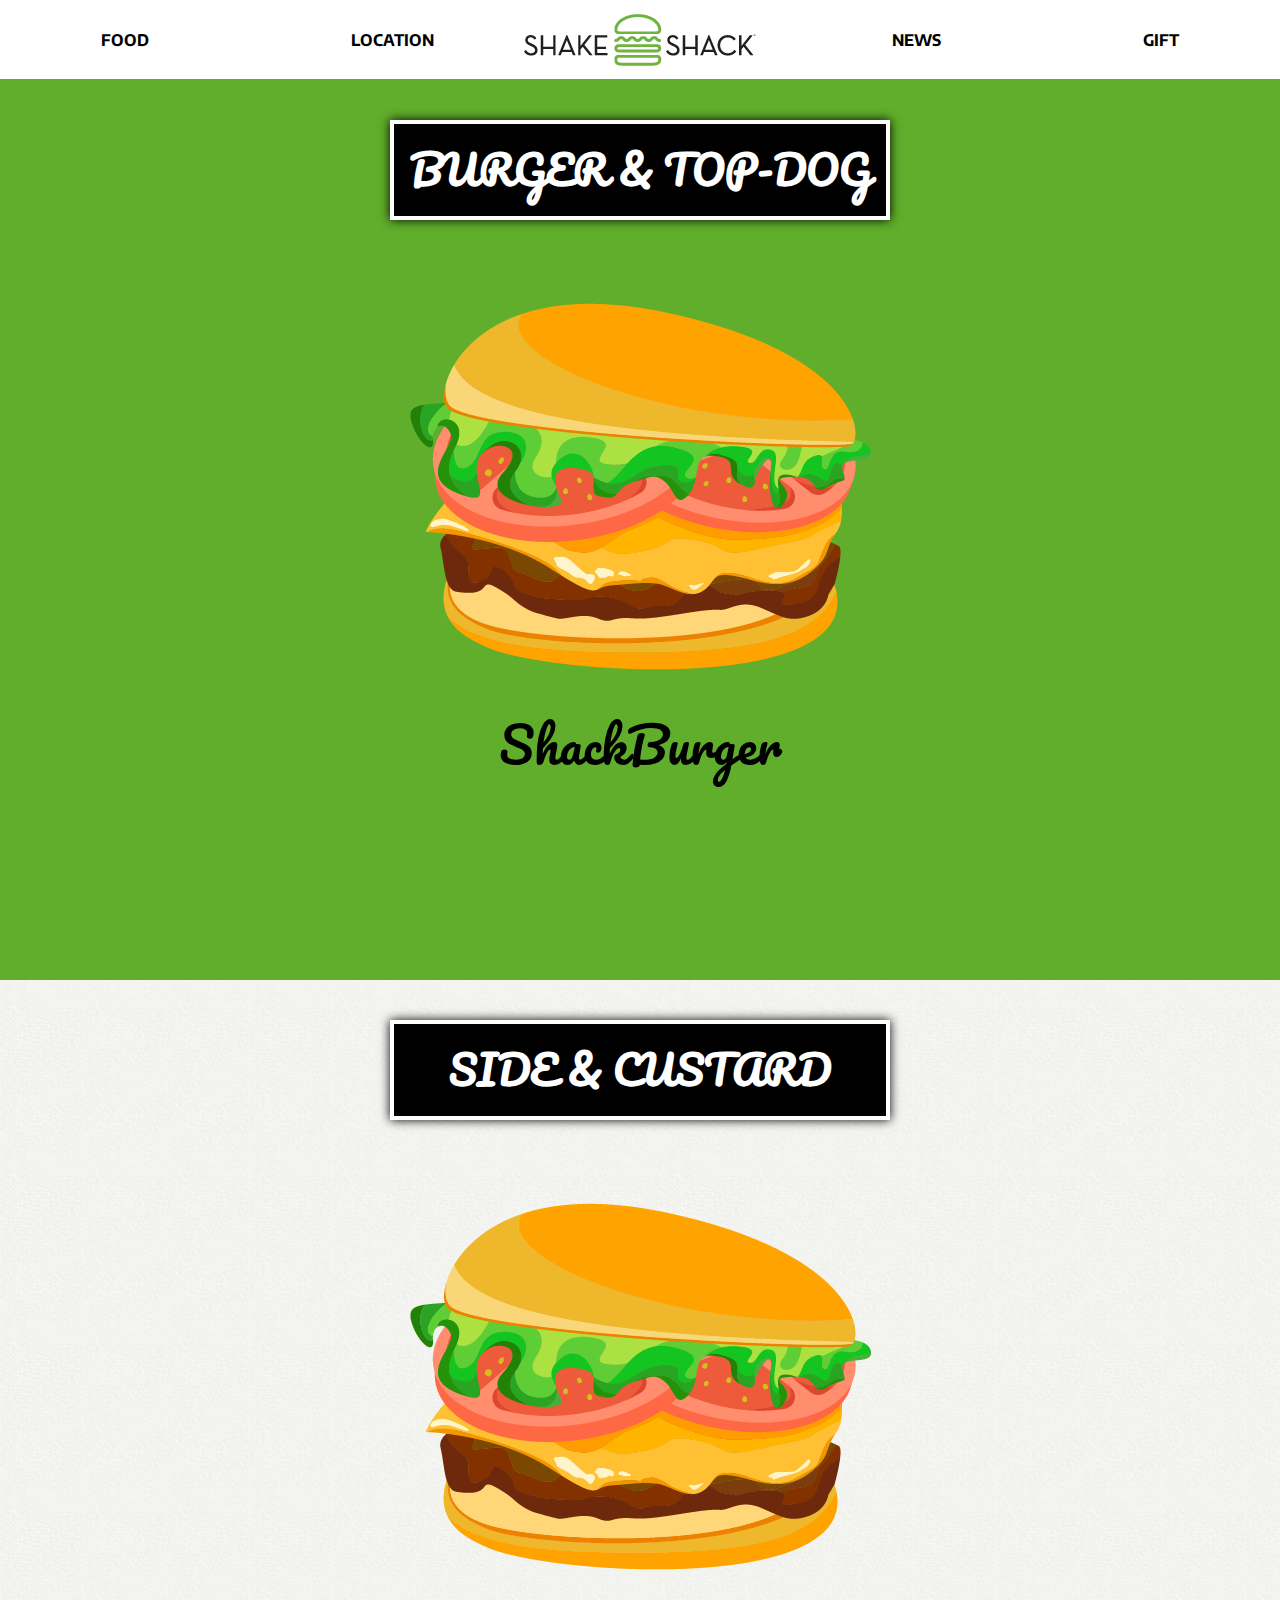
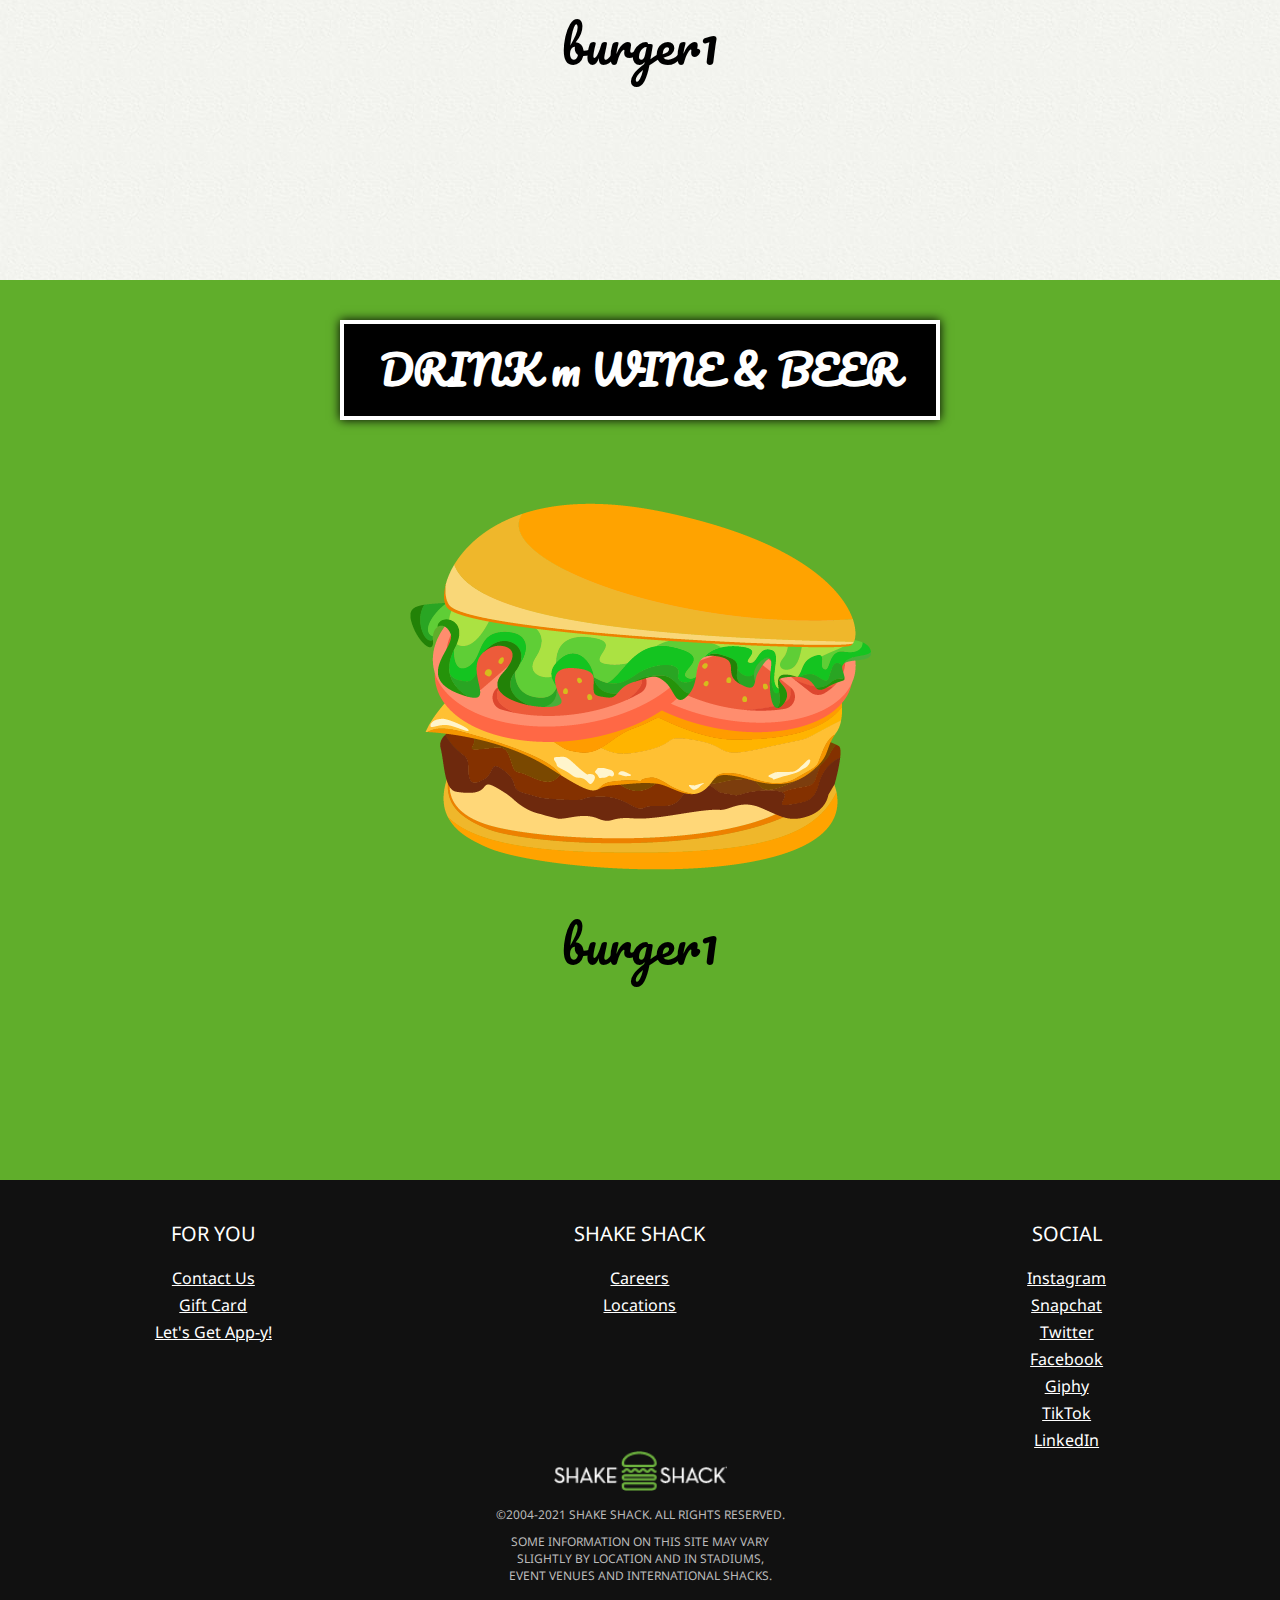
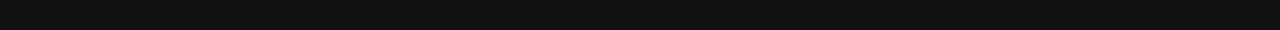
==== food.html @ 9db15fa6 "edit" ====
<!DOCTYPE html>
<html lang="ko">
<head>
    <meta charset="UTF-8">
    <meta name="viewport" content="width=device-width, initial-scale=1.0">
    <title>FOOD</title>
    
    <link rel="stylesheet" href="css/reset.css">
    <link rel="stylesheet" href="css/header.css">
    <link rel="stylesheet" href="css/footer.css">
    <link rel="stylesheet" href="css/food-style.css">
    <link rel="stylesheet" href="https://cdnjs.cloudflare.com/ajax/libs/font-awesome/5.8.2/css/all.min.css"/>
    <script src="js/jquery-3.6.0.min.js"></script>
    <script src="js/food-script.js"></script>
    <script>
        $(function(){
            $("#header-wrap").load("header.html");
            $("#footer-wrap").load("footer.html");
        });
    </script>
</head>
<body>
    <div id="header-wrap"></div>
    
    <div id="food-wrap">
        <div class="container">
            <h1>BURGER &#38; TOP-DOG</h1>
            <div class="menu-list">
                <div class="box">
                    <img src="img/burger1.png" alt="사진1">
                    <p>ShackBurger</p>
                </div>
                <div class="box">
                    <img src="img/burger2.png" alt="사진2">
                    <p>Hamburger</p>
                </div>
                <div class="box">
                    <img src="img/burger3.png" alt="사진3">
                    <p>ShackStack</p>
                </div>
                <div class="box">
                    <img src="img/burger4.png" alt="사진4">
                    <p>SmokeShack</p>
                </div>
                <div class="box">
                    <img src="img/burger5.png" alt="사진5">
                    <p>ShroomBurger</p>
                </div>
                <div class="box">
                    <img src="img/burger6.png" alt="사진5">
                    <p>ChickenShack</p>
                </div>
                <div class="box">
                    <img src="img/burger7.png" alt="사진5">
                    <p>HotDog</p>
                </div>
            </div>
        </div>
        <div class="container">
            <h1>SIDE &#38; CUSTARD</h1>
            <div class="menu-list">
                <div class="box">
                    <img src="img/burger1.png" alt="사진1">
                    <p>burger1</p>
                </div>
                <div class="box">
                    <img src="img/burger2.png" alt="사진2">
                    <p>burger2</p>
                </div>
                <div class="box">
                    <img src="img/burger3.png" alt="사진3">
                    <p>burger3</p>
                </div>
                <div class="box">
                    <img src="img/burger4.png" alt="사진4">
                    <p>burger4</p>
                </div>
                <div class="box">
                    <img src="img/burger5.png" alt="사진5">
                    <p>burger5</p>
                </div>
            </div>
        </div>
        <div class="container">
            <h1>DRINK m WINE &#38; BEER</h1>
            <div class="menu-list">
                <div class="box">
                    <img src="img/burger1.png" alt="사진1">
                    <p>burger1</p>
                </div>
                <div class="box">
                    <img src="img/burger2.png" alt="사진2">
                    <p>burger2</p>
                </div>
                <div class="box">
                    <img src="img/burger3.png" alt="사진3">
                    <p>burger3</p>
                </div>
            </div>
        </div>
    </div>
    
    <div id="footer-wrap"></div>
</body>
</html>
---- css/header.css ----
/*header*/
header{
    position: relative;
    width: 100%;height: 80px;
    background-color: #fff;
    border-bottom: 1px solid var(--main-color);
}
header nav{
    position: relative;
    max-width: 1280px;
    margin: 0 auto;
}
header nav .header-logo{
    position: relative;
    z-index: 1;
    width: 250px;height: 80px;
    margin: 0 auto;
    background: url(../img/shakeshack_logo.png) no-repeat center;
}
header nav .header-logo a{
    display: block;
    width: 100%;height: 80px;
}
header nav .menu{
    display: flex;
    position: absolute;
    top:0;left: 0;
    width:100%;height: 80px;
    justify-content: space-around;
    align-items: center;
}
header nav .menu li:nth-child(2){margin-right: 10%;}
header nav .menu li:nth-child(3){margin-left: 10%;}
header nav .menu li a{
    font-weight: bold;font-family: 'Encode Sans SC', sans-serif;
}
header .mobile-bar{
    display:none;
    position: absolute;
    top: 20px;right: 20px;
    cursor: pointer;
    z-index: 3;
}
header .mobile-bar div{
    width: 32px;height: 4px;
    background-color: var(--main-color);
    margin: 7px 0;
    transform-origin: left;
    transition: all 0.5s;
}
header .mobile-bar div:nth-child(1){transform: rotate(0deg) translate(0px,0px);}
header .mobile-bar div:nth-child(2){transform-origin: center;transform: rotateY(0deg);}
header .mobile-bar div:nth-child(3){transform: rotate(0deg) translate(0px,0px);}
header .mobile-nav{
    position: fixed;top: 0;left: 0;
    z-index: 2;
    width: 100%;height: 100%;
    background-color: var(--main-color);
    border-radius: 100%;
    transform: scale(0);
    transition: all 1s;
}
header .mobile-nav .mobile-nav-bg{
    position: absolute;
    background-color: var(--main-color);
    transition: all 1.5s ;
    transform: scale(0);
}
header .mobile-nav .mobile-nav-bg1{
    top: 280px;left: 20px;
    width: 130px;height: 120px;
    border-radius: 80% 70px 60% 60px;
}
header .mobile-nav .mobile-nav-bg2{
    top: 80px;left: 520px;
    width: 60px;height: 80px;
    border-radius: 80% 50px 50% 80px;
}
header .mobile-nav ul{
    position: relative;
    display: flex;height: 100%;
    flex-direction: column;
    justify-content: center;
    text-align: center;
}
header .mobile-nav ul li{
    width: 100%;height: 50px;
    margin: 25px 0;
    font-size: 6vw;font-weight: bold;
}
header .mobile-nav ul li a{
    font-family: 'Encode Sans SC', sans-serif;
    color: #fff;
}
/*미디어쿼리 768~1023 ~태블릿*/
@media screen and (min-width:768px) and (max-width:1023px){
    header nav .menu li:nth-child(2){margin-right: 15%;}
    header nav .menu li:nth-child(3){margin-left: 15%;}
}
/*미디어쿼리 ~767 ~모바일*/
@media screen and (max-width:767px){
    header nav .menu{
        display: none
    }
    header nav .header-logo{
        margin-left: 10px;
        width: 200px;
        background-size: contain;
    }
    header .mobile-bar{display:block;}
}
---- css/footer.css ----
footer{
    position: relative;
    background-color: #111;
    width: 100%;height: 450px;
}
footer .footer-box{
    position: relative;
    max-width: 1280px;
    margin: 0 auto;
}
footer .footer-box .footer-ul-box{
    display: flex;
    justify-content: space-around;
    padding-top: 40px;
}
footer .footer-box .footer-ul-box .footer-menu{
    width:150px;text-align: center;
    color: #fff;font-size: 20px;
}
footer .footer-box .footer-ul-box .footer-menu li{
    padding-top: 5px;
    font-size: 16px;
}
footer .footer-box .footer-ul-box .footer-menu li:first-child{
    padding-top: 20px;
}
footer .footer-box .footer-ul-box .footer-menu li a{
    color: #fff;
    text-decoration: underline
}
footer .footer-box .footer-logo{
    width: 173px;height: 55px;
    margin: 0 auto;
    background: url(../img/shakeshack_logo_footer.png) no-repeat;
    background-size: contain
}
footer .footer-box .footer-rights{
    width: 500px;
    margin: 0 auto;
    text-align: center;color: #bbb;
    font-size: 12px;
}
footer .footer-box .footer-rights li:first-child{padding-bottom: 10px;}

/*미디어쿼리 ~767 ~모바일*/
@media screen and (max-width:767px){
    footer{height: 420px;}
    footer .footer-box .footer-ul-box .footer-menu{
        font-size: 3vw;
    }
    footer .footer-box .footer-ul-box .footer-menu li{
        font-size: 2vw;
    }
    footer .footer-box .footer-logo{
        width: 153px;
    }
    footer .footer-box .footer-rights{
        width: 220px;
        font-size: 10px;
    }
    footer .footer-box .footer-rights li:first-child{padding-bottom: 10px;}
}
---- css/food-style.css ----
body,html{}
#food-wrap .container{
    position: relative;
    width: 100%;height: 100vh;min-height: 900px;
    cursor: url(../scroll.cur), auto;
    
    overflow:hidden;
}
#food-wrap .container h1{
    position: relative;top: 40px;left:50%;
    width: 500px;height: 100px;
    font-family: 'Pacifico', cursive;font-size: 40px;
    background-color: #000; color: #fff;
    text-align: center;line-height: 90px;
    border: 4px solid #fff;
    box-shadow: 0 0 10px black;
    transform: translate(-50%);
}
#food-wrap .container:nth-child(3) h1{
    width: 600px;
}
#food-wrap .container .menu-list{
    position: relative;top: -100px; left: 000%;
    width: 700%;height: 100%; min-height: 900px;
    display: flex;
}
#food-wrap .container:nth-child(1) .menu-list{width: 700%}
#food-wrap .container:nth-child(2) .menu-list{width: 500%;}
#food-wrap .container:nth-child(3) .menu-list{width: 300%}


#food-wrap .container .menu-list .box{
    display: flex;
    flex-direction: column;
    justify-content: center;
    align-items: center;
    width: 100vw;
}
#food-wrap .container .menu-list .box img{
    padding: 30px 0;
}
#food-wrap .container .menu-list .box p{
    font-family: 'Pacifico', cursive;font-size: 50px;
}
#food-wrap .container:nth-child(1),
#food-wrap .container:nth-child(3){background-color: var(--main-color)}

/*미디어쿼리 768~1023 ~태블릿*/
@media screen and (min-width:768px) and (max-width:1023px){
}
/*미디어쿼리 ~767 ~모바일*/
@media screen and (max-width:767px){
    #food-wrap .container{
        min-height: 700px;
    }
    #food-wrap .container h1{
        width: 85%;height: 22vw;
        font-size: 6.5vw;
        line-height: 20vw;
    }
    #food-wrap .container .menu-list{
        top: -50px;
        min-height: 650px;
    }
    #food-wrap .container:nth-child(3) h1{
        width: 90%
    }
    #food-wrap .container .menu-list .box img{
        width: 50vw;
        padding: 0;
    }
    #food-wrap .container .menu-list .box p{
        font-size: 10vw;
    }
}
/*미디어쿼리 ~424 ~모바일*/
@media screen and (max-width:424px){
    #food-wrap .container{
        min-height: 400px;
    }
    #food-wrap .container h1{
        width: 85%;height: 22vw;
        font-size: 6.5vw;
        line-height: 20vw;
    }
    #food-wrap .container .menu-list{
        top: -45px;
        min-height: 450px;
    }
    #food-wrap .container:nth-child(3) h1{
        width: 90%
    }
    #food-wrap .container .menu-list .box img{
        width: 50vw;
        padding: 0;
    }
    #food-wrap .container .menu-list .box p{
        font-size: 8vw;
    }
}
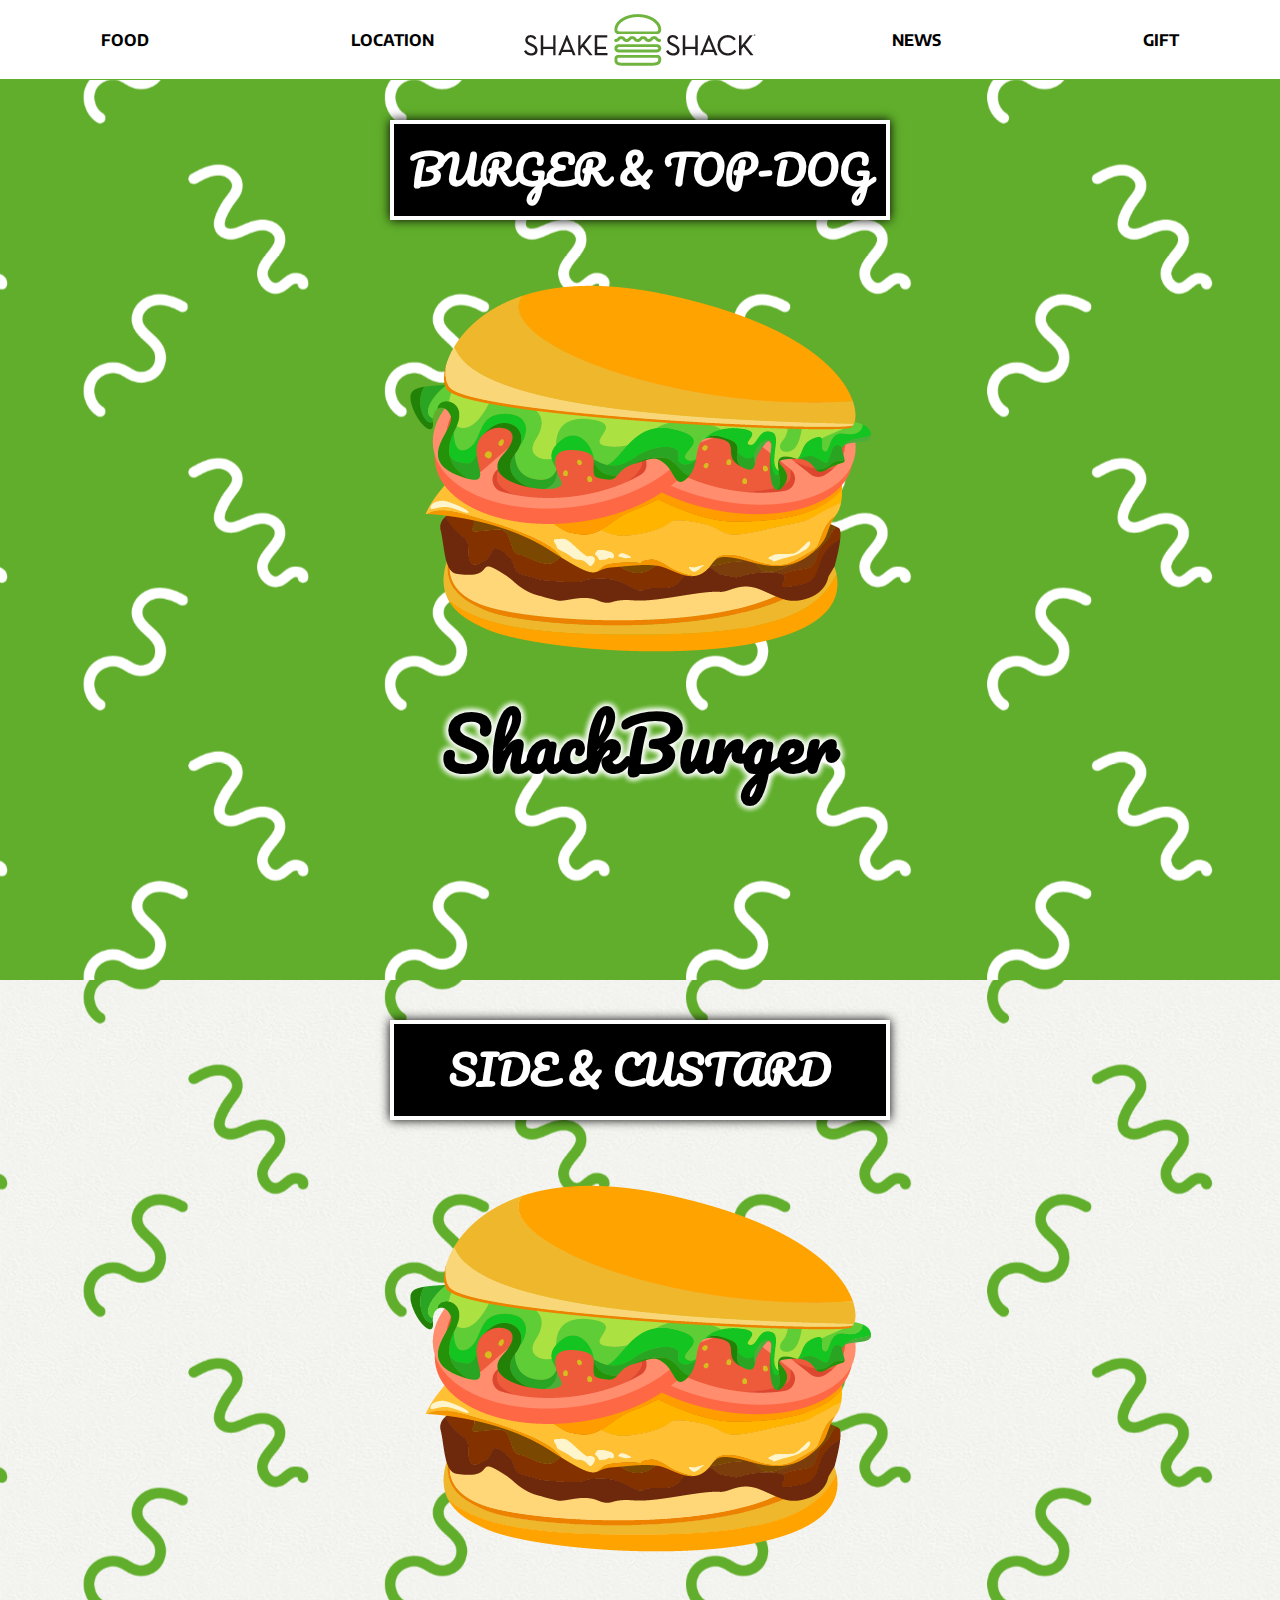
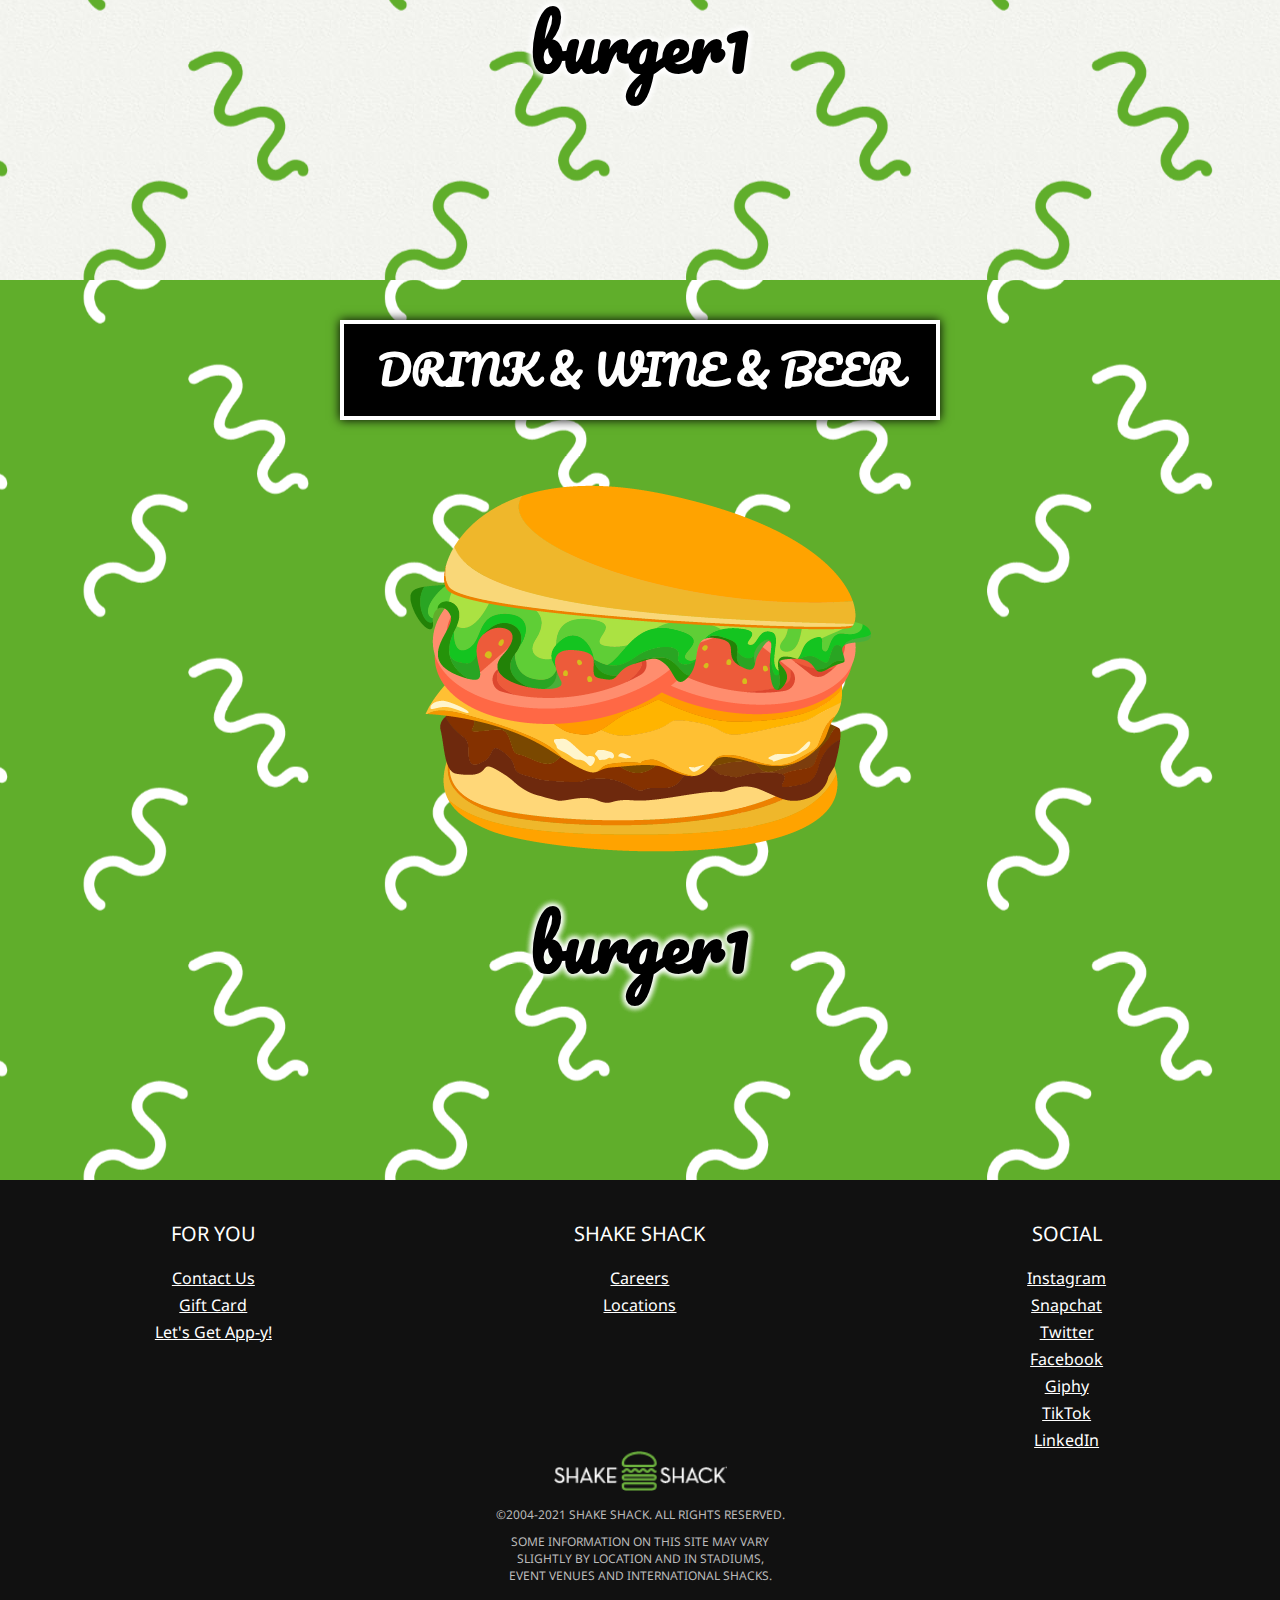
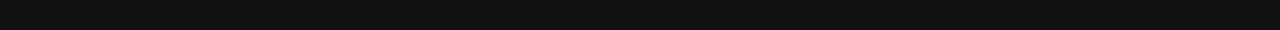
==== commit 8b0e1307: "edit" ====
--- a/food.html
+++ b/food.html
@@ -24,6 +24,7 @@
     
     <div id="food-wrap">
         <div class="container">
+            <div class="bg1"></div>
             <h1>BURGER &#38; TOP-DOG</h1>
             <div class="menu-list">
                 <div class="box">
@@ -57,6 +58,7 @@
             </div>
         </div>
         <div class="container">
+            <div class="bg2"></div>
             <h1>SIDE &#38; CUSTARD</h1>
             <div class="menu-list">
                 <div class="box">
@@ -82,7 +84,8 @@
             </div>
         </div>
         <div class="container">
-            <h1>DRINK m WINE &#38; BEER</h1>
+            <div class="bg3"></div>
+            <h1>DRINK &#38; WINE &#38; BEER</h1>
             <div class="menu-list">
                 <div class="box">
                     <img src="img/burger1.png" alt="사진1">
--- a/css/food-style.css
+++ b/css/food-style.css
@@ -3,9 +3,18 @@
     position: relative;
     width: 100%;height: 100vh;min-height: 900px;
     cursor: url(../scroll.cur), auto;
-    
+    perspective: 2000px;
     overflow:hidden;
 }
+#food-wrap .container .bg1,#food-wrap .container .bg2,#food-wrap .container .bg3{
+    width: 100%;height: 100%;
+    position: absolute;top: 0;left: 0;
+    transform: translateZ(300px);
+}
+#food-wrap .container .bg1{background: url(../img/bg-pt4.png);background-size: 20%;background-attachment:fixed;}
+#food-wrap .container .bg2{background: url(../img/bg-pt1.png);background-size: 20%;background-attachment:fixed;}
+#food-wrap .container .bg3{background: url(../img/bg-pt4.png);background-size: 20%;background-attachment:fixed;}
+
 #food-wrap .container h1{
     position: relative;top: 40px;left:50%;
     width: 500px;height: 100px;
@@ -24,10 +33,9 @@
     width: 700%;height: 100%; min-height: 900px;
     display: flex;
 }
-#food-wrap .container:nth-child(1) .menu-list{width: 700%}
+#food-wrap .container:nth-child(1) .menu-list{width: 700%;}
 #food-wrap .container:nth-child(2) .menu-list{width: 500%;}
-#food-wrap .container:nth-child(3) .menu-list{width: 300%}
-
+#food-wrap .container:nth-child(3) .menu-list{width: 300%;}
 
 #food-wrap .container .menu-list .box{
     display: flex;
@@ -38,9 +46,19 @@
 }
 #food-wrap .container .menu-list .box img{
     padding: 30px 0;
+    animation: burgermove 3s infinite ease-in-out;
+}
+@keyframes burgermove{
+    0%{transform: scale(0.8) rotate(10deg)}
+    50%{transform: scale(1.1) rotate(-10deg)}
+    100%{transform: scale(0.8) rotate(10deg)}
 }
 #food-wrap .container .menu-list .box p{
-    font-family: 'Pacifico', cursive;font-size: 50px;
+    font-family: 'Pacifico', cursive;font-size: 70px;font-weight: bold;
+    text-shadow: 0px 0px 7px white,
+        0px 0px 7px white,
+        0px 0px 7px white,
+        0px 0px 7px white;
 }
 #food-wrap .container:nth-child(1),
 #food-wrap .container:nth-child(3){background-color: var(--main-color)}
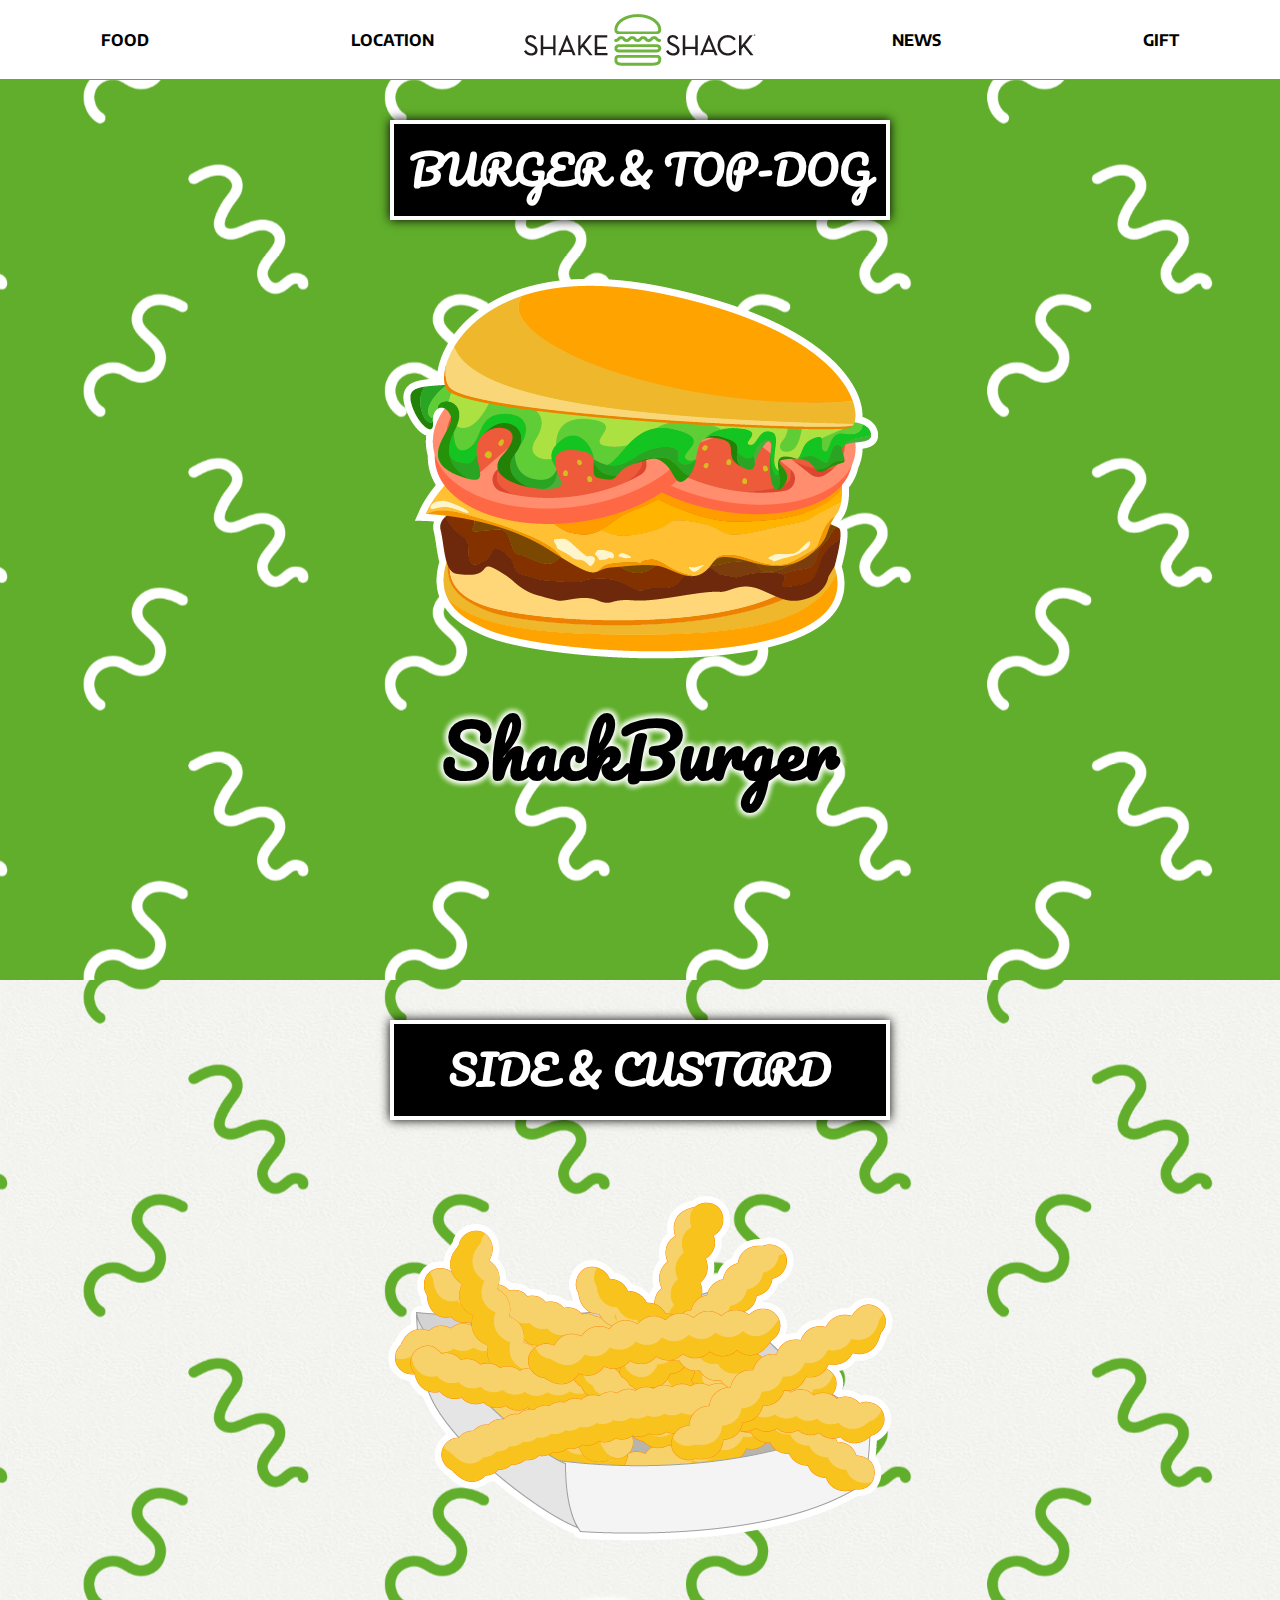
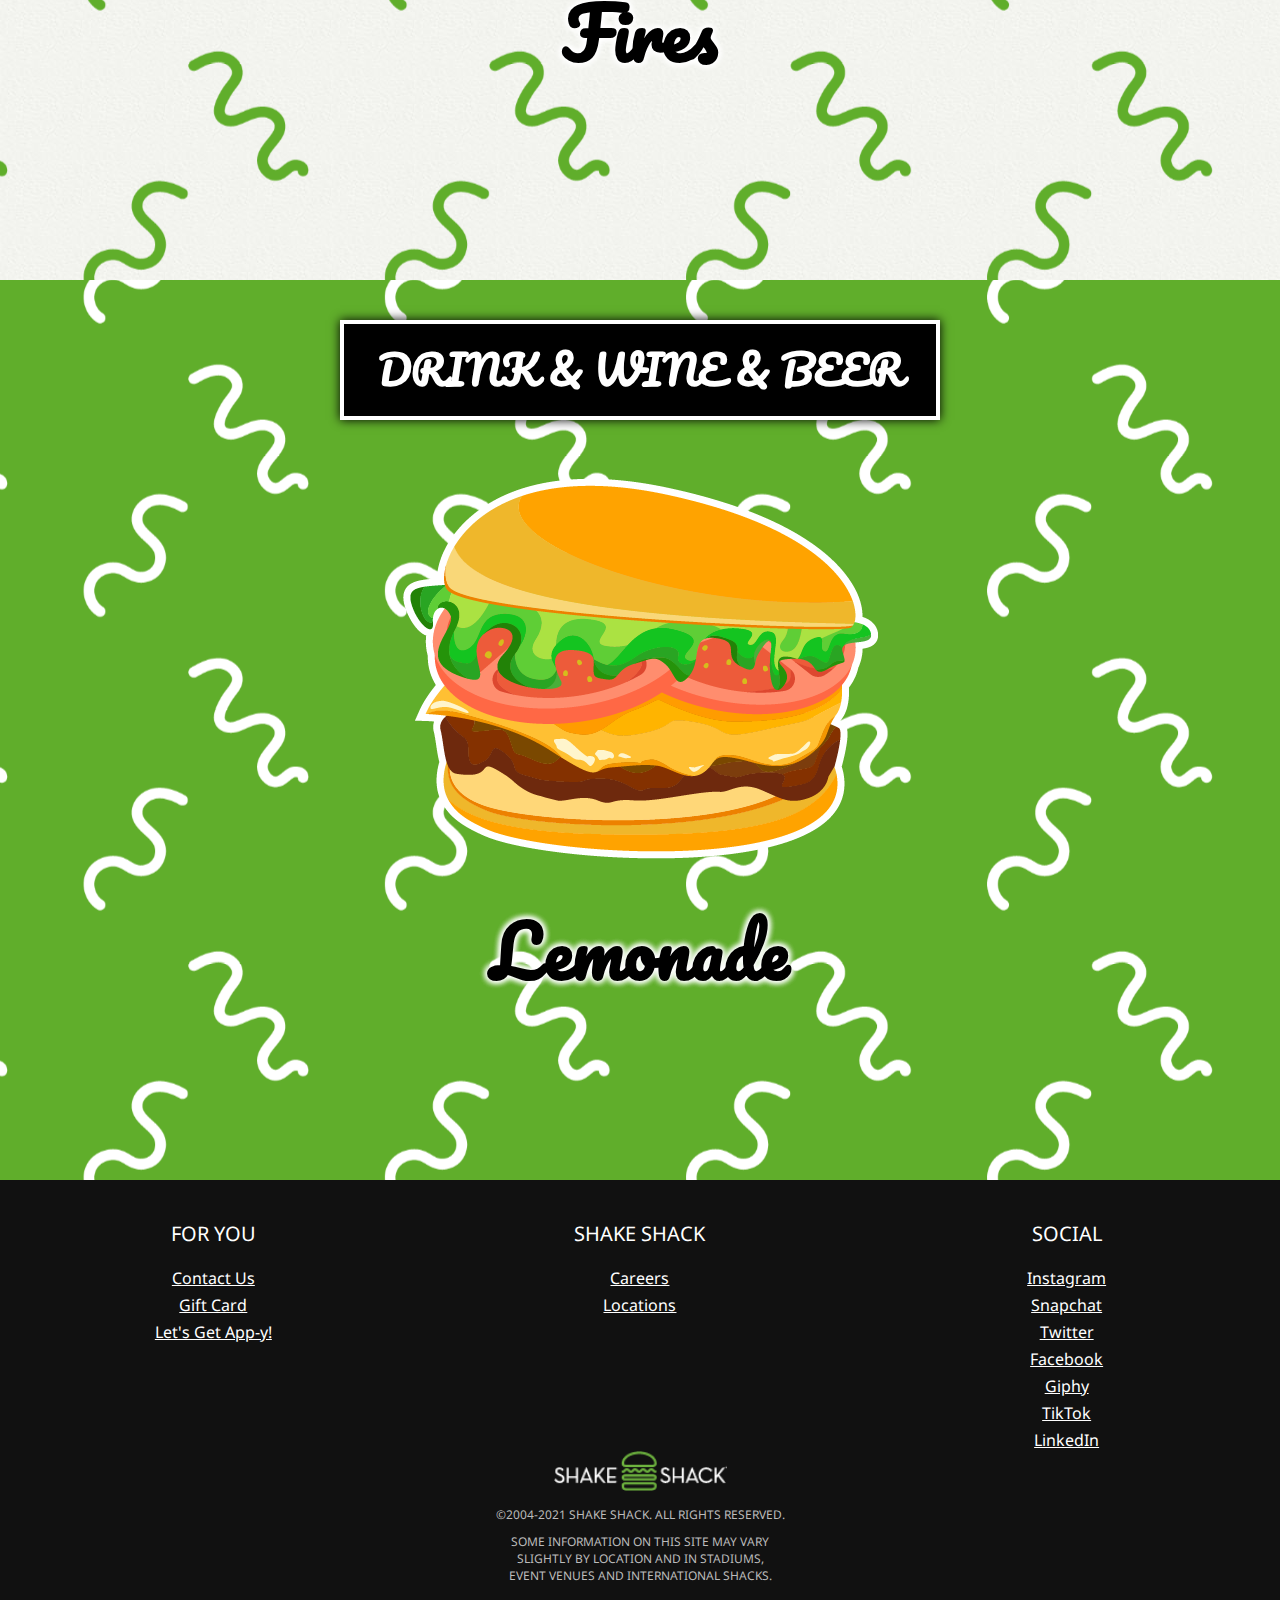
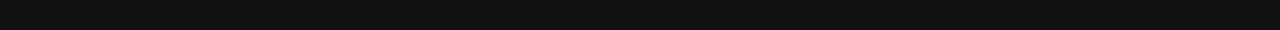
==== commit 7783dcba: "edit" ====
--- a/food.html
+++ b/food.html
@@ -48,11 +48,11 @@
                     <p>ShroomBurger</p>
                 </div>
                 <div class="box">
-                    <img src="img/burger6.png" alt="사진5">
+                    <img src="img/burger6.png" alt="사진6">
                     <p>ChickenShack</p>
                 </div>
                 <div class="box">
-                    <img src="img/burger7.png" alt="사진5">
+                    <img src="img/burger7.png" alt="사진7">
                     <p>HotDog</p>
                 </div>
             </div>
@@ -62,24 +62,16 @@
             <h1>SIDE &#38; CUSTARD</h1>
             <div class="menu-list">
                 <div class="box">
-                    <img src="img/burger1.png" alt="사진1">
-                    <p>burger1</p>
+                    <img src="img/side1.png" alt="사진1">
+                    <p>Fires</p>
                 </div>
                 <div class="box">
-                    <img src="img/burger2.png" alt="사진2">
-                    <p>burger2</p>
+                    <img src="img/side2.png" alt="사진2">
+                    <p>Cheese Fires</p>
                 </div>
                 <div class="box">
-                    <img src="img/burger3.png" alt="사진3">
-                    <p>burger3</p>
-                </div>
-                <div class="box">
-                    <img src="img/burger4.png" alt="사진4">
-                    <p>burger4</p>
-                </div>
-                <div class="box">
-                    <img src="img/burger5.png" alt="사진5">
-                    <p>burger5</p>
+                    <img src="img/side3.png" alt="사진3">
+                    <p>Custard</p>
                 </div>
             </div>
         </div>
@@ -89,15 +81,19 @@
             <div class="menu-list">
                 <div class="box">
                     <img src="img/burger1.png" alt="사진1">
-                    <p>burger1</p>
+                    <p>Lemonade</p>
                 </div>
                 <div class="box">
                     <img src="img/burger2.png" alt="사진2">
-                    <p>burger2</p>
+                    <p>Draft</p>
                 </div>
                 <div class="box">
                     <img src="img/burger3.png" alt="사진3">
-                    <p>burger3</p>
+                    <p>Bottle</p>
+                </div>
+                <div class="box">
+                    <img src="img/burger3.png" alt="사진3">
+                    <p>Wine</p>
                 </div>
             </div>
         </div>
--- a/css/header.css
+++ b/css/header.css
@@ -32,7 +32,21 @@
 header nav .menu li:nth-child(2){margin-right: 10%;}
 header nav .menu li:nth-child(3){margin-left: 10%;}
 header nav .menu li a{
+    position: relative;
     font-weight: bold;font-family: 'Encode Sans SC', sans-serif;
+}
+header nav .menu li a:after{
+    content: '';
+    position: absolute;
+    bottom: -5px;left: 0;
+    transform-origin: center;
+    transform: scaleX(0);
+    width: 100%;height: 4px;
+    background-color: var(--main-color);
+    transition: all 0.2s;
+}
+header nav .menu li a:hover:after{
+    transform: scaleX(1);
 }
 header .mobile-bar{
     display:none;
@@ -89,8 +103,22 @@
     font-size: 6vw;font-weight: bold;
 }
 header .mobile-nav ul li a{
+    position: relative;
     font-family: 'Encode Sans SC', sans-serif;
     color: #fff;
+}
+header .mobile-nav ul li a:after{
+    content: '';
+    position: absolute;
+    bottom: -5px;left: 0;
+    transform-origin: center;
+    transform: scaleX(0);
+    width: 100%;height: 4px;
+    background-color: #fff;
+    transition: all 0.2s;
+}
+header .mobile-nav ul li a:hover:after{
+    transform: scaleX(1);
 }
 /*미디어쿼리 768~1023 ~태블릿*/
 @media screen and (min-width:768px) and (max-width:1023px){
--- a/css/footer.css
+++ b/css/footer.css
@@ -1,7 +1,9 @@
 footer{
     position: relative;
     background-color: #111;
-    width: 100%;height: 450px;
+    width: 100%;
+    min-height: calc(100vh - 530px);
+    height: 450px;
 }
 footer .footer-box{
     position: relative;
--- a/css/food-style.css
+++ b/css/food-style.css
@@ -34,8 +34,8 @@
     display: flex;
 }
 #food-wrap .container:nth-child(1) .menu-list{width: 700%;}
-#food-wrap .container:nth-child(2) .menu-list{width: 500%;}
-#food-wrap .container:nth-child(3) .menu-list{width: 300%;}
+#food-wrap .container:nth-child(2) .menu-list{width: 300%;}
+#food-wrap .container:nth-child(3) .menu-list{width: 400%;}
 
 #food-wrap .container .menu-list .box{
     display: flex;
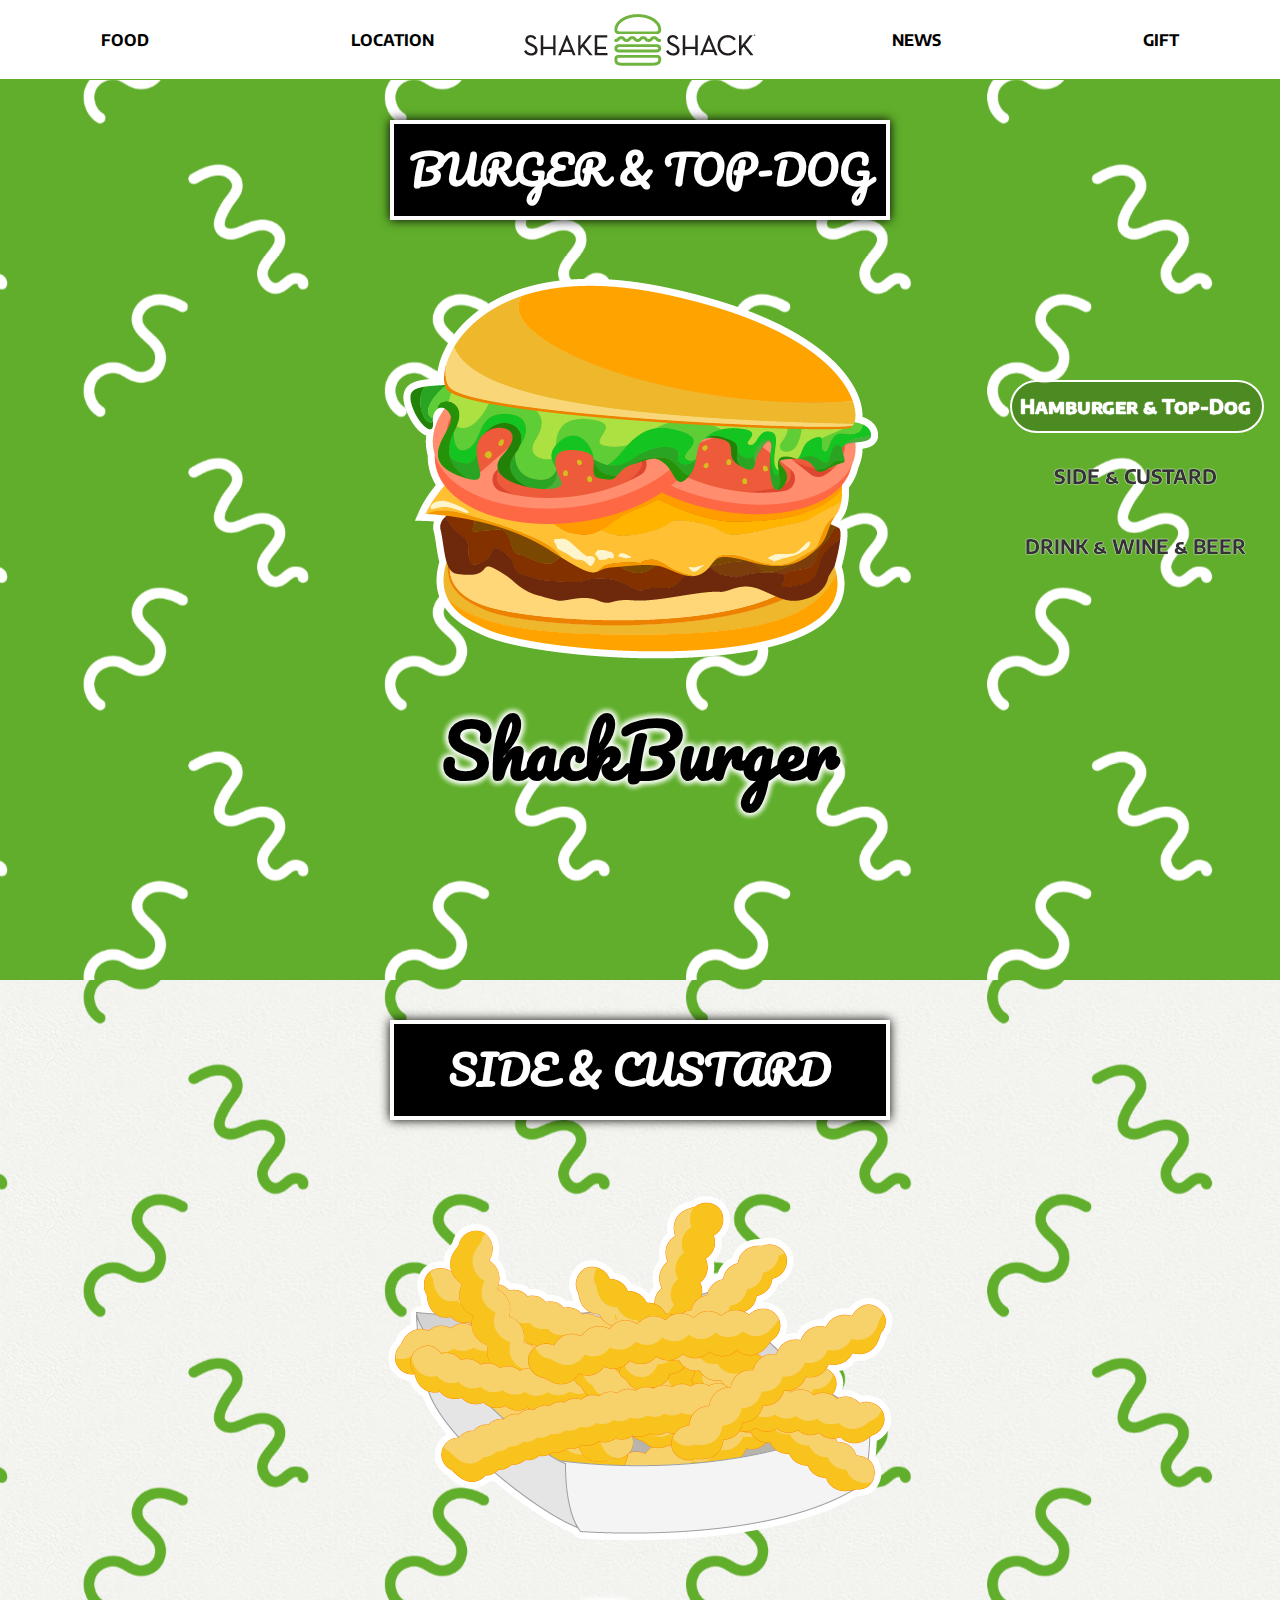
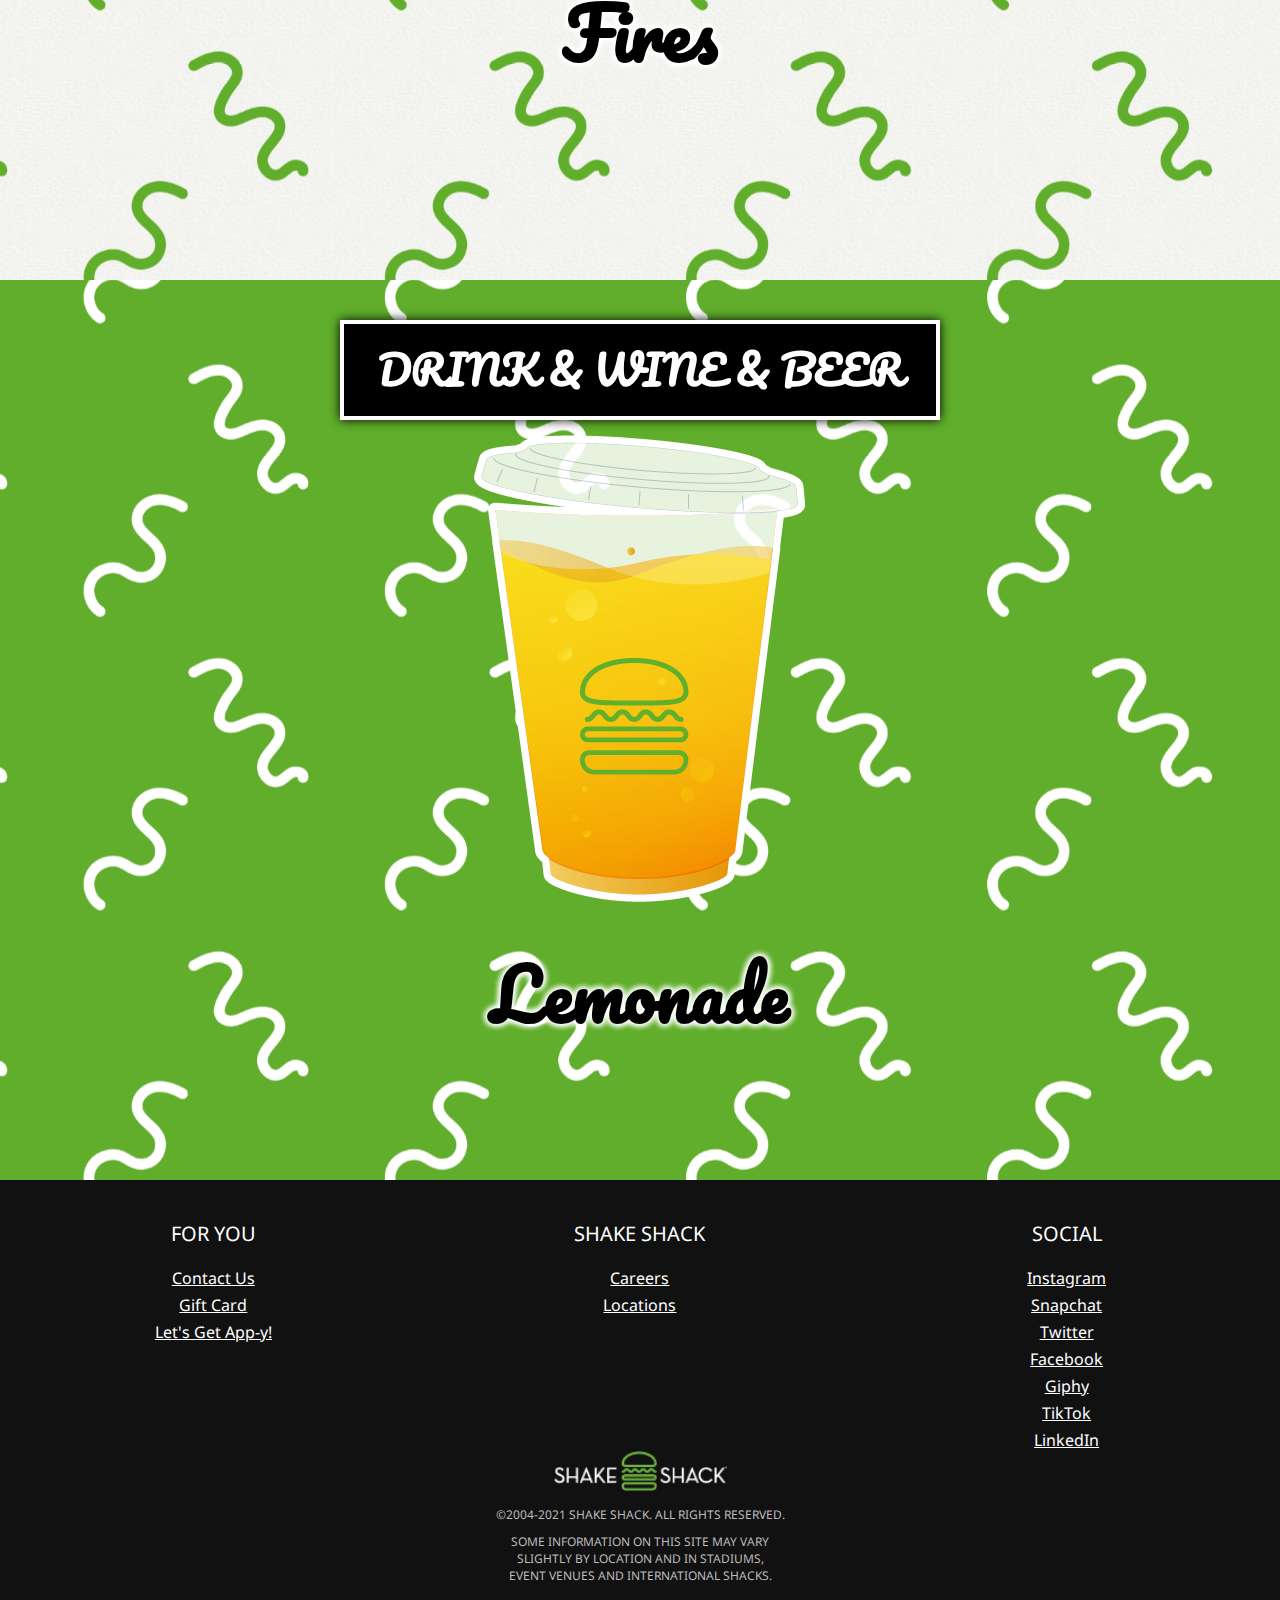
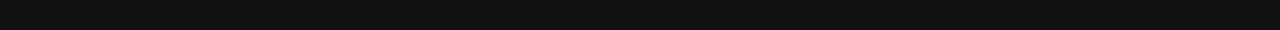
==== commit 9441d8c4: "food script edit, illust add" ====
--- a/food.html
+++ b/food.html
@@ -26,7 +26,7 @@
         <div class="container">
             <div class="bg1"></div>
             <h1>BURGER &#38; TOP-DOG</h1>
-            <div class="menu-list">
+            <div class="menu-list list1">
                 <div class="box">
                     <img src="img/burger1.png" alt="사진1">
                     <p>ShackBurger</p>
@@ -60,7 +60,7 @@
         <div class="container">
             <div class="bg2"></div>
             <h1>SIDE &#38; CUSTARD</h1>
-            <div class="menu-list">
+            <div class="menu-list list2">
                 <div class="box">
                     <img src="img/side1.png" alt="사진1">
                     <p>Fires</p>
@@ -78,9 +78,9 @@
         <div class="container">
             <div class="bg3"></div>
             <h1>DRINK &#38; WINE &#38; BEER</h1>
-            <div class="menu-list">
+            <div class="menu-list list3">
                 <div class="box">
-                    <img src="img/burger1.png" alt="사진1">
+                    <img src="img/drink1.png" alt="사진1">
                     <p>Lemonade</p>
                 </div>
                 <div class="box">
@@ -97,6 +97,11 @@
                 </div>
             </div>
         </div>
+        <div class="sideMenu">
+            <div class="selected">Hamburger &#38; Top-Dog</div>
+            <div>SIDE &#38; CUSTARD</div>
+            <div>DRINK &#38; WINE &#38; BEER</div>
+        </div>
     </div>
     
     <div id="footer-wrap"></div>
--- a/css/food-style.css
+++ b/css/food-style.css
@@ -1,8 +1,9 @@
-body,html{}
+body,html{
+    scroll-behavior: smooth
+}
 #food-wrap .container{
     position: relative;
     width: 100%;height: 100vh;min-height: 900px;
-    cursor: url(../scroll.cur), auto;
     perspective: 2000px;
     overflow:hidden;
 }
@@ -47,6 +48,7 @@
 #food-wrap .container .menu-list .box img{
     padding: 30px 0;
     animation: burgermove 3s infinite ease-in-out;
+    cursor: url(../scroll.cur), auto;
 }
 @keyframes burgermove{
     0%{transform: scale(0.8) rotate(10deg)}
@@ -62,10 +64,60 @@
 }
 #food-wrap .container:nth-child(1),
 #food-wrap .container:nth-child(3){background-color: var(--main-color)}
+#food-wrap .sideMenu{
+    width: 250px;height: 240px;
+    position: fixed;
+    top: 40%;right: 20px;
+    z-index: 1;
+}
+#food-wrap .sideMenu div{
+    position: relative;
+    width: 100%;height: 50px;
+    margin: 20px 0;
+    text-align: center;line-height: 52px;
+    text-shadow: 0 0 1px #fff,0 0 1px #fff,0 0 1px #fff;
+    cursor: pointer;
+    font-family: 'Encode Sans SC', sans-serif;font-weight: bold;font-size: 20px;
+    color: rgba(0,0,0,0.8);
+    border-radius: 80px;
+}
+#food-wrap .sideMenu div:after{
+    content: '';
+    position: absolute;bottom: 0;left: 10%;
+    width: 80%;height: 3px;
+    background-color: #333;
+    transform: translate(-50%);
+    transform-origin: center;
+    transition: all 0.5s;
+    transform: scaleX(0);
+}
+#food-wrap .sideMenu div:hover:after{
+    transform: scaleX(1);
+}
+#food-wrap .sideMenu div.selected{color: #fff;}
+#food-wrap .sideMenu div.selected:before{
+    content: '';
+    position: absolute;top: 0;left: 0;
+    width: 100%;height: 98%;
+    border: 2px solid #fff;
+    border-radius: 100px;
+    background-color: rgba(0,0,0,0.2);
+    transform-origin: center;
+    transition: all 0.5s;
+    transform: scaleX(1);
+    opacity: 1;
+    animation: select 0.5s linear forwards;z-index: -1
+}
+@keyframes select{
+    from{transform: scaleX(0);
+    opacity: 0;}
+    tp{transform: scaleX(1);
+    opacity: 1;}
+}
+#food-wrap .sideMenu div.selected:after{
+    display: none;
+}
 
-/*미디어쿼리 768~1023 ~태블릿*/
-@media screen and (min-width:768px) and (max-width:1023px){
-}
 /*미디어쿼리 ~767 ~모바일*/
 @media screen and (max-width:767px){
     #food-wrap .container{
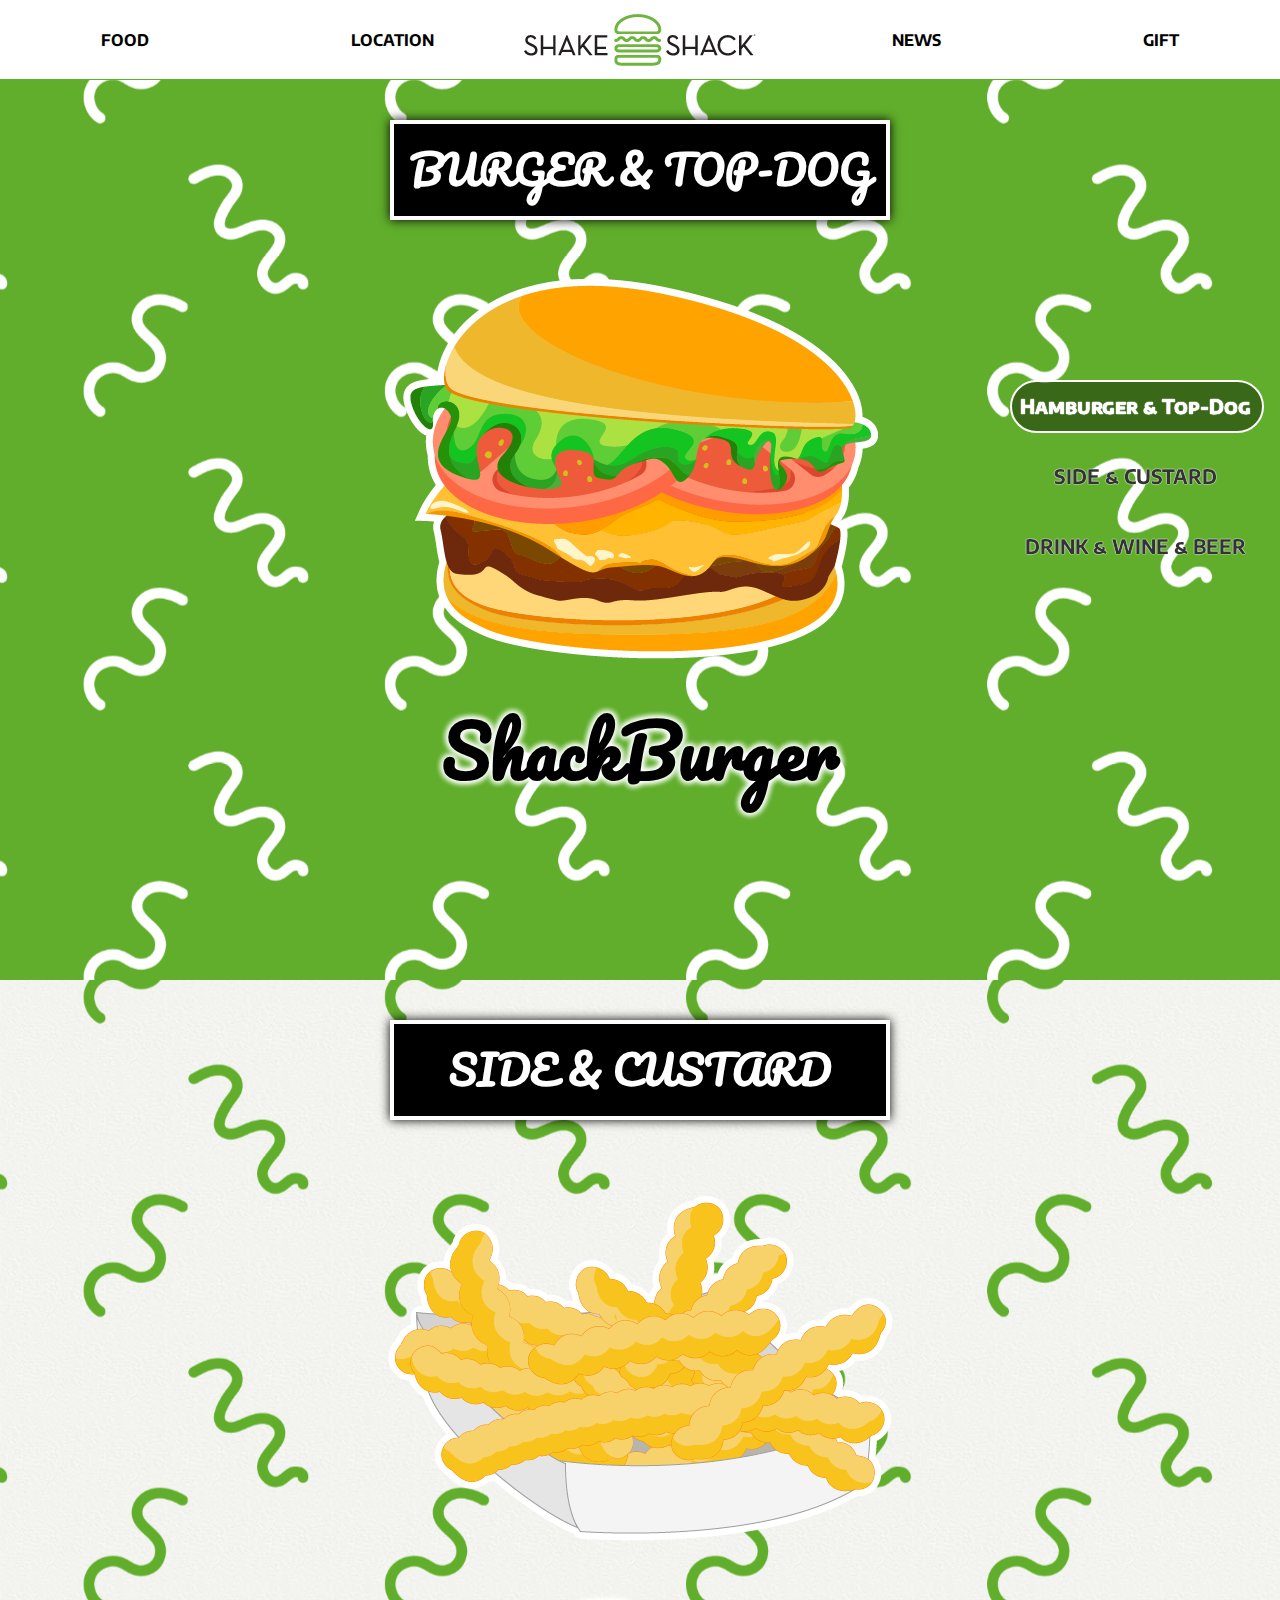
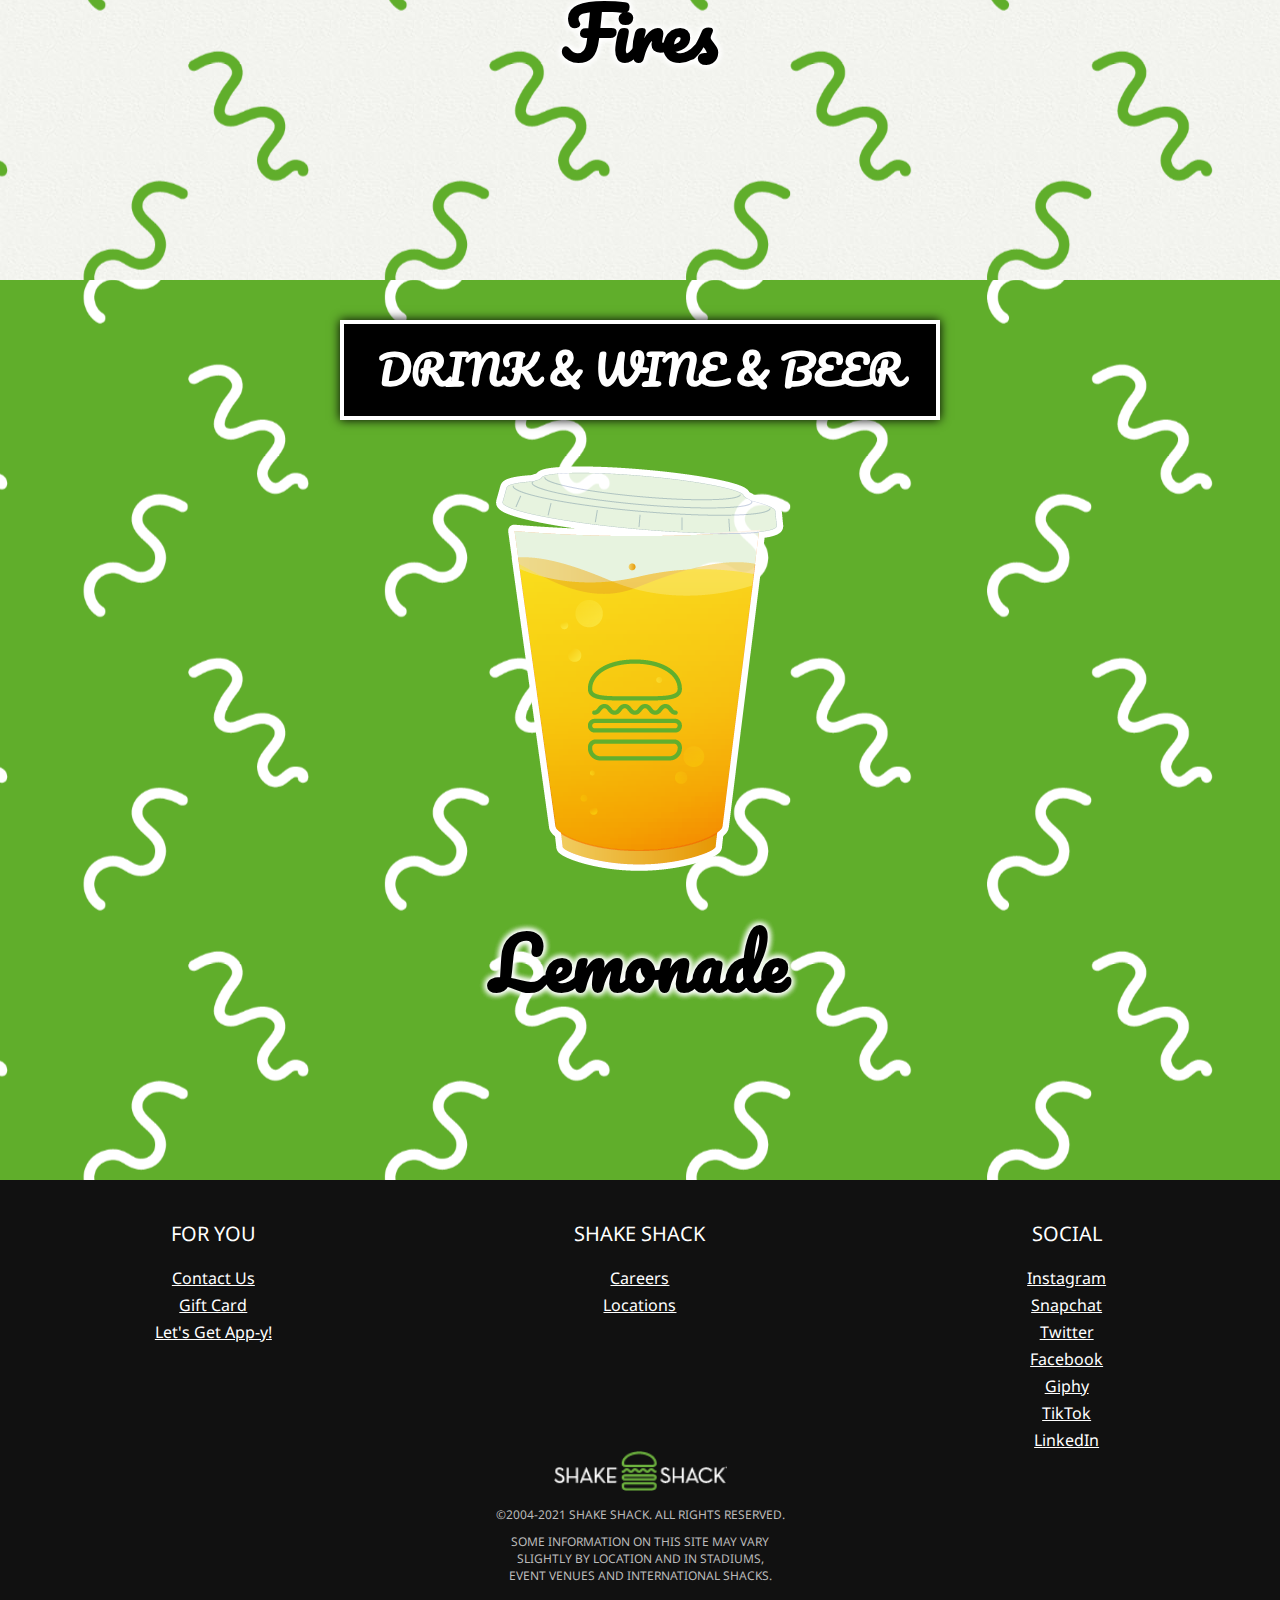
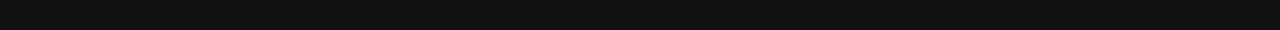
==== commit ac2ba517: "news menu create" ====
--- a/food.html
+++ b/food.html
@@ -84,15 +84,11 @@
                     <p>Lemonade</p>
                 </div>
                 <div class="box">
-                    <img src="img/burger2.png" alt="사진2">
-                    <p>Draft</p>
-                </div>
-                <div class="box">
-                    <img src="img/burger3.png" alt="사진3">
+                    <img src="img/drink2.png" alt="사진2">
                     <p>Bottle</p>
                 </div>
                 <div class="box">
-                    <img src="img/burger3.png" alt="사진3">
+                    <img src="img/drink3.png" alt="사진3">
                     <p>Wine</p>
                 </div>
             </div>
--- a/css/header.css
+++ b/css/header.css
@@ -121,12 +121,12 @@
     transform: scaleX(1);
 }
 /*미디어쿼리 768~1023 ~태블릿*/
-@media screen and (min-width:768px) and (max-width:1023px){
+@media screen and (min-width:768px) and (max-width:1024px){
     header nav .menu li:nth-child(2){margin-right: 15%;}
     header nav .menu li:nth-child(3){margin-left: 15%;}
 }
 /*미디어쿼리 ~767 ~모바일*/
-@media screen and (max-width:767px){
+@media screen and (max-width:768px){
     header nav .menu{
         display: none
     }
--- a/css/footer.css
+++ b/css/footer.css
@@ -44,8 +44,8 @@
 }
 footer .footer-box .footer-rights li:first-child{padding-bottom: 10px;}
 
-/*미디어쿼리 ~767 ~모바일*/
-@media screen and (max-width:767px){
+/*미디어쿼리 ~768 ~모바일*/
+@media screen and (max-width:768px){
     footer{height: 420px;}
     footer .footer-box .footer-ul-box .footer-menu{
         font-size: 3vw;
--- a/css/food-style.css
+++ b/css/food-style.css
@@ -36,7 +36,7 @@
 }
 #food-wrap .container:nth-child(1) .menu-list{width: 700%;}
 #food-wrap .container:nth-child(2) .menu-list{width: 300%;}
-#food-wrap .container:nth-child(3) .menu-list{width: 400%;}
+#food-wrap .container:nth-child(3) .menu-list{width: 300%;}
 
 #food-wrap .container .menu-list .box{
     display: flex;
@@ -83,8 +83,8 @@
 }
 #food-wrap .sideMenu div:after{
     content: '';
-    position: absolute;bottom: 0;left: 10%;
-    width: 80%;height: 3px;
+    position: absolute;bottom: 0;left: 0%;
+    width: 100%;height: 3px;
     background-color: #333;
     transform: translate(-50%);
     transform-origin: center;
@@ -94,14 +94,16 @@
 #food-wrap .sideMenu div:hover:after{
     transform: scaleX(1);
 }
-#food-wrap .sideMenu div.selected{color: #fff;}
+#food-wrap .sideMenu div.selected{
+    color: #fff;
+}
 #food-wrap .sideMenu div.selected:before{
     content: '';
     position: absolute;top: 0;left: 0;
     width: 100%;height: 98%;
     border: 2px solid #fff;
     border-radius: 100px;
-    background-color: rgba(0,0,0,0.2);
+    background-color: rgba(0,0,0,0.4);
     transform-origin: center;
     transition: all 0.5s;
     transform: scaleX(1);
@@ -117,24 +119,34 @@
 #food-wrap .sideMenu div.selected:after{
     display: none;
 }
-
+/*미디어쿼리 678~1023 ~태블릿*/
+@media screen and (min-width:768px) and (max-width:1024px){
+    
+    #food-wrap .sideMenu{
+        width: 220px;
+        right: 15px;
+    }
+    #food-wrap .sideMenu div{
+        font-size: 18px;
+    }
+}
 /*미디어쿼리 ~767 ~모바일*/
-@media screen and (max-width:767px){
+@media screen and (min-width:424px) and(max-width:768px){
     #food-wrap .container{
-        min-height: 700px;
+        min-height: 900px;
     }
     #food-wrap .container h1{
         width: 85%;height: 22vw;
         font-size: 6.5vw;
         line-height: 20vw;
     }
+    #food-wrap .container:nth-child(3) h1{
+        width: 95%
+    }
     #food-wrap .container .menu-list{
         top: -50px;
         min-height: 650px;
     }
-    #food-wrap .container:nth-child(3) h1{
-        width: 90%
-    }
     #food-wrap .container .menu-list .box img{
         width: 50vw;
         padding: 0;
@@ -142,24 +154,39 @@
     #food-wrap .container .menu-list .box p{
         font-size: 10vw;
     }
+    #food-wrap .sideMenu{
+        display: flex;
+        justify-content: space-between;
+        align-items: center;
+        width: 90%;height: 60px;
+        top: 85%;left: 50%;transform: translate(-50%);
+    }
+    #food-wrap .sideMenu div{
+        display: flex;
+        justify-content: center;
+        align-items: center;height: 10vw;
+        margin: 0 2%;
+        font-size: 2.5vw;line-height: 1.8;
+        padding: 0 10px;
+    }
 }
 /*미디어쿼리 ~424 ~모바일*/
 @media screen and (max-width:424px){
     #food-wrap .container{
-        min-height: 400px;
+        min-height: 500px;
     }
     #food-wrap .container h1{
         width: 85%;height: 22vw;
-        font-size: 6.5vw;
+        font-size: 6vw;
         line-height: 20vw;
+    }
+    #food-wrap .container h1:nth-child(3){
+        width: 95%;
     }
     #food-wrap .container .menu-list{
         top: -45px;
         min-height: 450px;
     }
-    #food-wrap .container:nth-child(3) h1{
-        width: 90%
-    }
     #food-wrap .container .menu-list .box img{
         width: 50vw;
         padding: 0;
@@ -167,4 +194,18 @@
     #food-wrap .container .menu-list .box p{
         font-size: 8vw;
     }
+    #food-wrap .sideMenu{
+        display: flex;
+        justify-content: space-between;
+        align-items: center;
+        width: 80%;height: 60px;
+        top: 85%;left: 50%;transform: translate(-50%);
+    }
+    #food-wrap .sideMenu div{
+        display: flex;
+        justify-content: center;
+        align-items: center;height: 10vw;
+        margin: 0 4%;
+        font-size: 1.3vw;line-height: 1.8;
+    }
 }